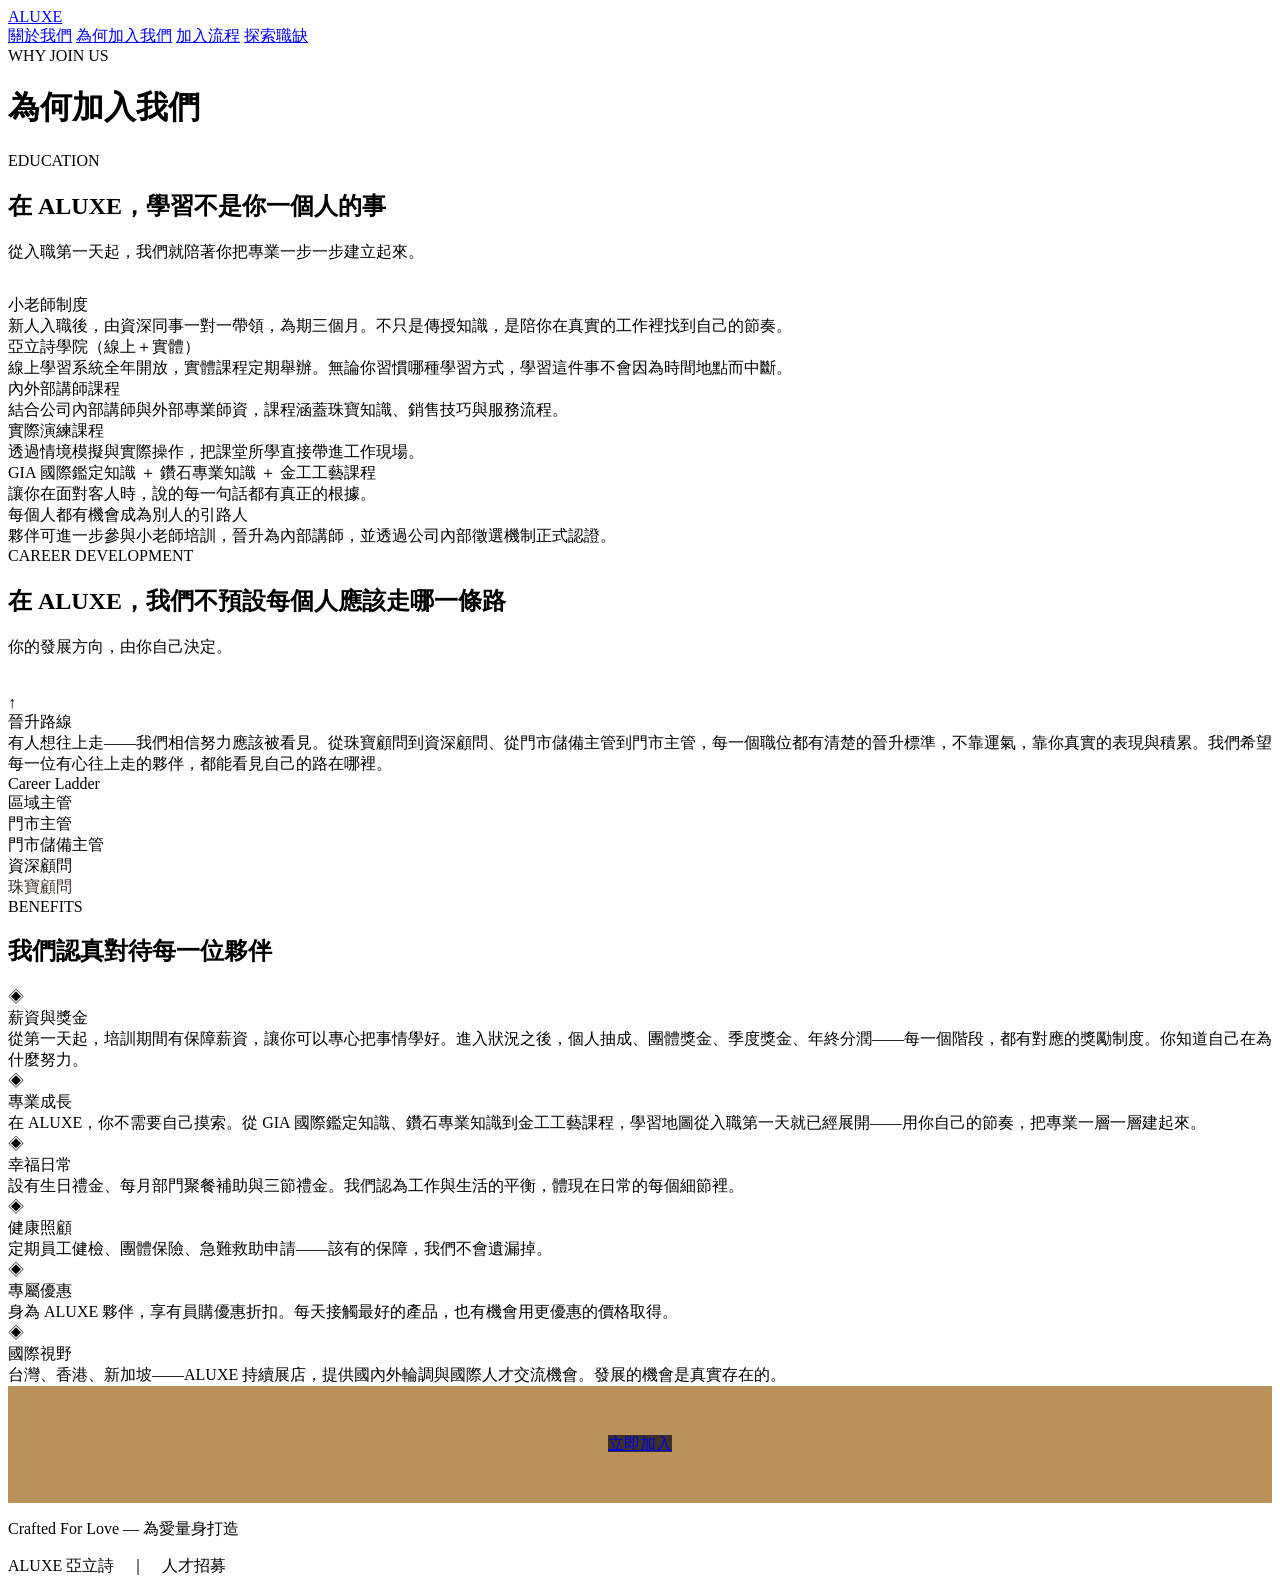
==== career.html @ 6ef48670 "Rename career_1.html to career.html" ====
<!DOCTYPE html>
<html lang="zh-TW">
<head>
<meta charset="UTF-8">
<meta name="viewport" content="width=device-width, initial-scale=1.0">
<title>為何加入我們 — ALUXE 亞立詩</title>
<link rel="stylesheet" href="shared.css">
</head>
<body>

<nav class="nav">
  <a href="index.html" class="nav-logo">ALUXE</a>
  <div class="nav-links">
    <a class="nav-link" href="https://www.aluxe.com/about/" target="_blank">關於我們</a>
    <a class="nav-link active" href="career.html">為何加入我們</a>
    <a class="nav-link" href="process.html">加入流程</a>
    <a class="nav-link" href="jobs.html">探索職缺</a>
  </div>
</nav>

<div class="page-hero">
  <div class="page-hero-bg" style="background:url('4H9A3217.jpg') center center / cover no-repeat;"></div>
  <div class="page-hero-content">
    <div class="page-hero-eyebrow">WHY JOIN US</div>
    <h1 class="page-hero-title">為何加入我們</h1>
  </div>
</div>

<!-- 教育訓練 -->
<section class="sec-cream">
  <div class="sec-inner">
    <div class="eyebrow">EDUCATION</div>
    <div class="rose-bar"></div>
    <h2 class="sec-title">在 ALUXE，學習不是你一個人的事</h2>
    <p class="sec-body" style="margin-bottom:32px;">從入職第一天起，我們就陪著你把專業一步一步建立起來。</p>
    <div class="edu-item"><div class="edu-title">小老師制度</div><div class="edu-desc">新人入職後，由資深同事一對一帶領，為期三個月。不只是傳授知識，是陪你在真實的工作裡找到自己的節奏。</div></div>
    <div class="edu-item"><div class="edu-title">亞立詩學院（線上＋實體）</div><div class="edu-desc">線上學習系統全年開放，實體課程定期舉辦。無論你習慣哪種學習方式，學習這件事不會因為時間地點而中斷。</div></div>
    <div class="edu-item"><div class="edu-title">內外部講師課程</div><div class="edu-desc">結合公司內部講師與外部專業師資，課程涵蓋珠寶知識、銷售技巧與服務流程。</div></div>
    <div class="edu-item"><div class="edu-title">實際演練課程</div><div class="edu-desc">透過情境模擬與實際操作，把課堂所學直接帶進工作現場。</div></div>
    <div class="edu-item"><div class="edu-title">GIA 國際鑑定知識 ＋ 鑽石專業知識 ＋ 金工工藝課程</div><div class="edu-desc">讓你在面對客人時，說的每一句話都有真正的根據。</div></div>
    <div class="edu-item"><div class="edu-title">每個人都有機會成為別人的引路人</div><div class="edu-desc">夥伴可進一步參與小老師培訓，晉升為內部講師，並透過公司內部徵選機制正式認證。</div></div>
  </div>
</section>

<div class="warm-divider"></div>

<!-- 職涯發展 -->
<section class="sec-white">
  <div class="sec-inner">
    <div class="eyebrow">CAREER DEVELOPMENT</div>
    <div class="rose-bar"></div>
    <h2 class="sec-title">在 ALUXE，我們不預設每個人應該走哪一條路</h2>
    <p class="sec-body" style="margin-bottom:36px;">你的發展方向，由你自己決定。</p>
    <div class="career-grid" style="grid-template-columns:1fr;">
      <div class="career-card">
        <div class="career-icon">↑</div>
        <div class="career-title">晉升路線</div>
        <div class="career-desc">有人想往上走——我們相信努力應該被看見。從珠寶顧問到資深顧問、從門市儲備主管到門市主管，每一個職位都有清楚的晉升標準，不靠運氣，靠你真實的表現與積累。我們希望每一位有心往上走的夥伴，都能看見自己的路在哪裡。</div>
        <div class="ladder">
          <div class="ladder-label">Career Ladder</div>
          <div class="l-item"><div class="l-dot"></div><div class="l-text">區域主管</div></div>
          <div class="l-item"><div class="l-line"></div></div>
          <div class="l-item"><div class="l-dot"></div><div class="l-text">門市主管</div></div>
          <div class="l-item"><div class="l-line"></div></div>
          <div class="l-item"><div class="l-dot"></div><div class="l-text">門市儲備主管</div></div>
          <div class="l-item"><div class="l-line"></div></div>
          <div class="l-item"><div class="l-dot"></div><div class="l-text">資深顧問</div></div>
          <div class="l-item"><div class="l-line"></div></div>
          <div class="l-item"><div class="l-dot base"></div><div class="l-text" style="color:#3C3027;">珠寶顧問</div></div>
        </div>
      </div>
    </div>
  </div>
</section>

<div class="warm-divider"></div>

<!-- 員工福利 -->
<section class="sec-rose">
  <div class="sec-inner">
    <div class="eyebrow">BENEFITS</div>
    <div class="rose-bar"></div>
    <h2 class="sec-title">我們認真對待每一位夥伴</h2>
    <div class="benefits-grid">
      <div class="benefit-card"><div class="b-icon">◈</div><div class="b-title">薪資與獎金</div><div class="b-desc">從第一天起，培訓期間有保障薪資，讓你可以專心把事情學好。進入狀況之後，個人抽成、團體獎金、季度獎金、年終分潤——每一個階段，都有對應的獎勵制度。你知道自己在為什麼努力。</div></div>
      <div class="benefit-card"><div class="b-icon">◈</div><div class="b-title">專業成長</div><div class="b-desc">在 ALUXE，你不需要自己摸索。從 GIA 國際鑑定知識、鑽石專業知識到金工工藝課程，學習地圖從入職第一天就已經展開——用你自己的節奏，把專業一層一層建起來。</div></div>
      <div class="benefit-card"><div class="b-icon">◈</div><div class="b-title">幸福日常</div><div class="b-desc">設有生日禮金、每月部門聚餐補助與三節禮金。我們認為工作與生活的平衡，體現在日常的每個細節裡。</div></div>
      <div class="benefit-card"><div class="b-icon">◈</div><div class="b-title">健康照顧</div><div class="b-desc">定期員工健檢、團體保險、急難救助申請——該有的保障，我們不會遺漏掉。</div></div>
      <div class="benefit-card"><div class="b-icon">◈</div><div class="b-title">專屬優惠</div><div class="b-desc">身為 ALUXE 夥伴，享有員購優惠折扣。每天接觸最好的產品，也有機會用更優惠的價格取得。</div></div>
      <div class="benefit-card"><div class="b-icon">◈</div><div class="b-title">國際視野</div><div class="b-desc">台灣、香港、新加坡——ALUXE 持續展店，提供國內外輪調與國際人才交流機會。發展的機會是真實存在的。</div></div>
    </div>
  </div>
</section>

<section style="background:#B8925A; padding:48px; text-align:center;">
  <a href="https://www.104.com.tw/company/1a2x6bidx6#info06" target="_blank" class="btn-warm" style="background:#3C3027;">立即加入</a>
</section>

<footer class="footer">
  <p class="footer-slogan">Crafted For Love — 為愛量身打造</p>
  <p class="footer-note">ALUXE 亞立詩　｜　人才招募</p>
</footer>

</body>
</html>
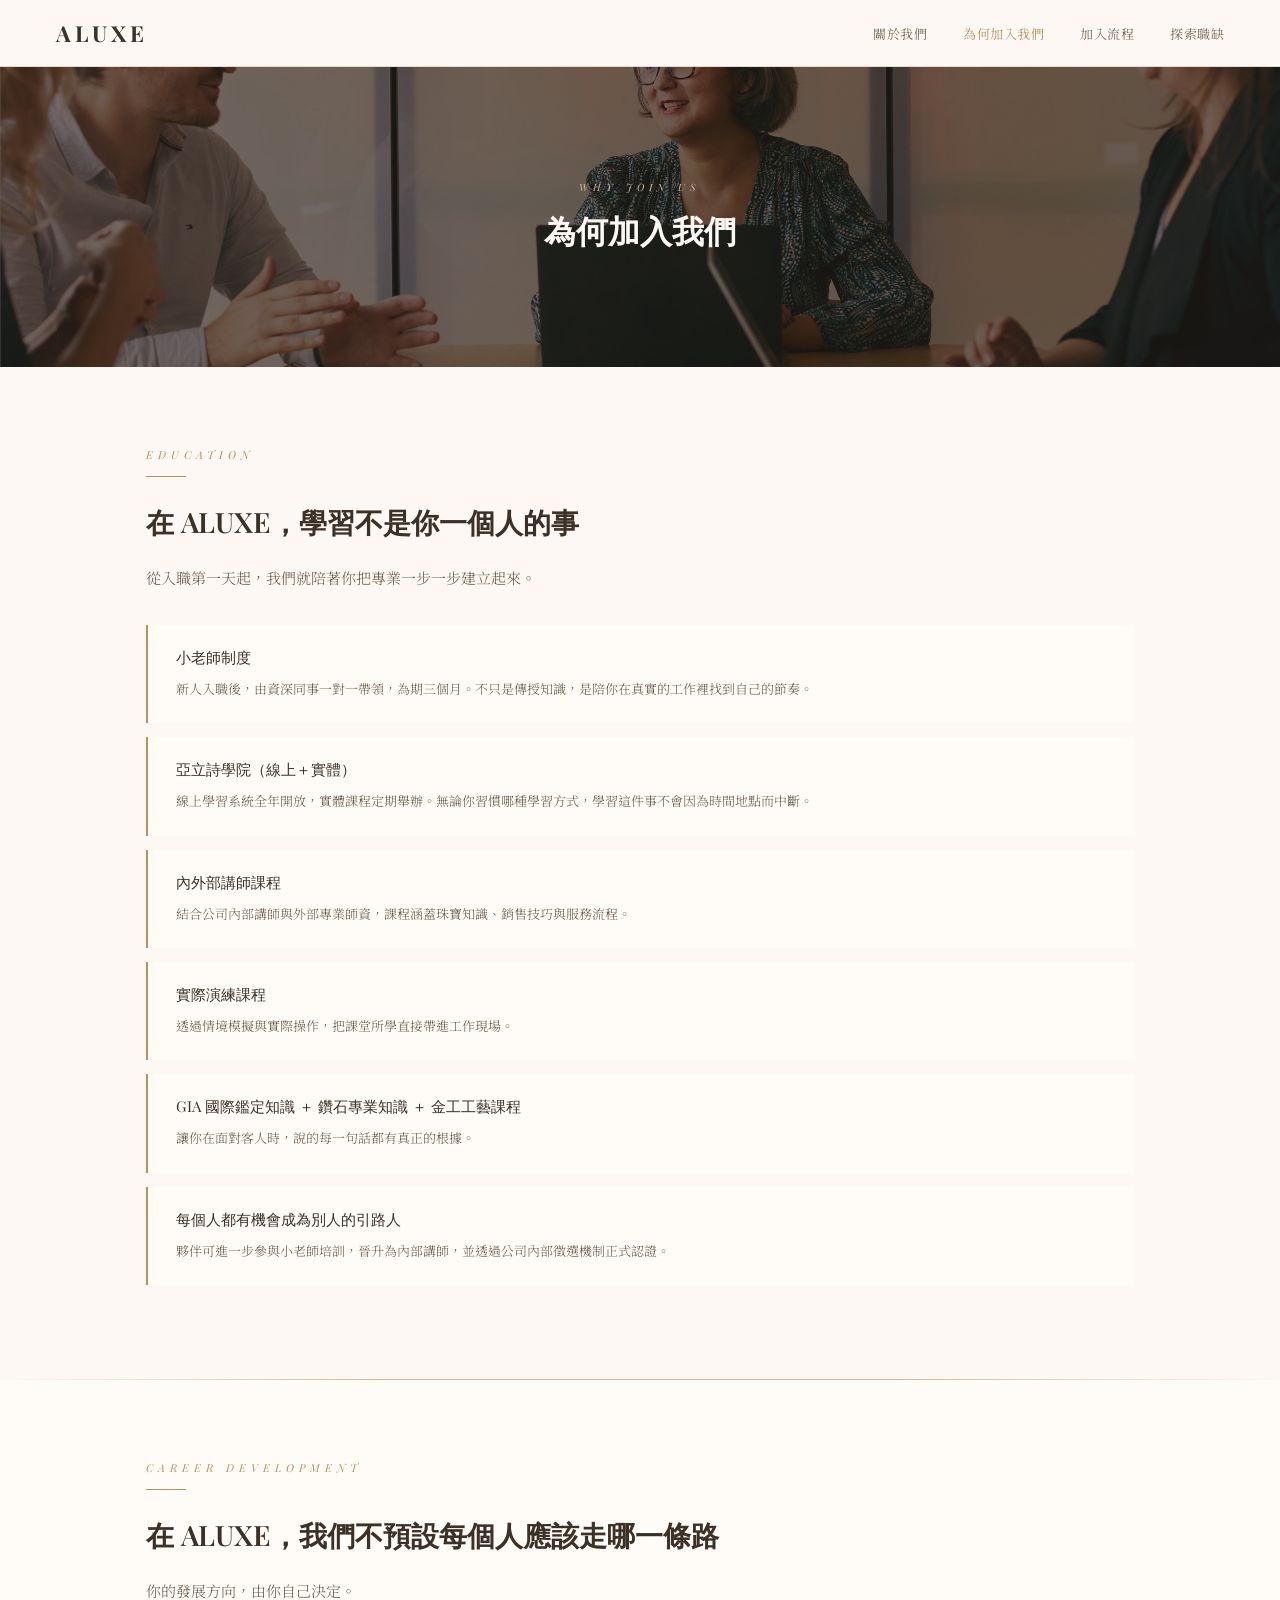
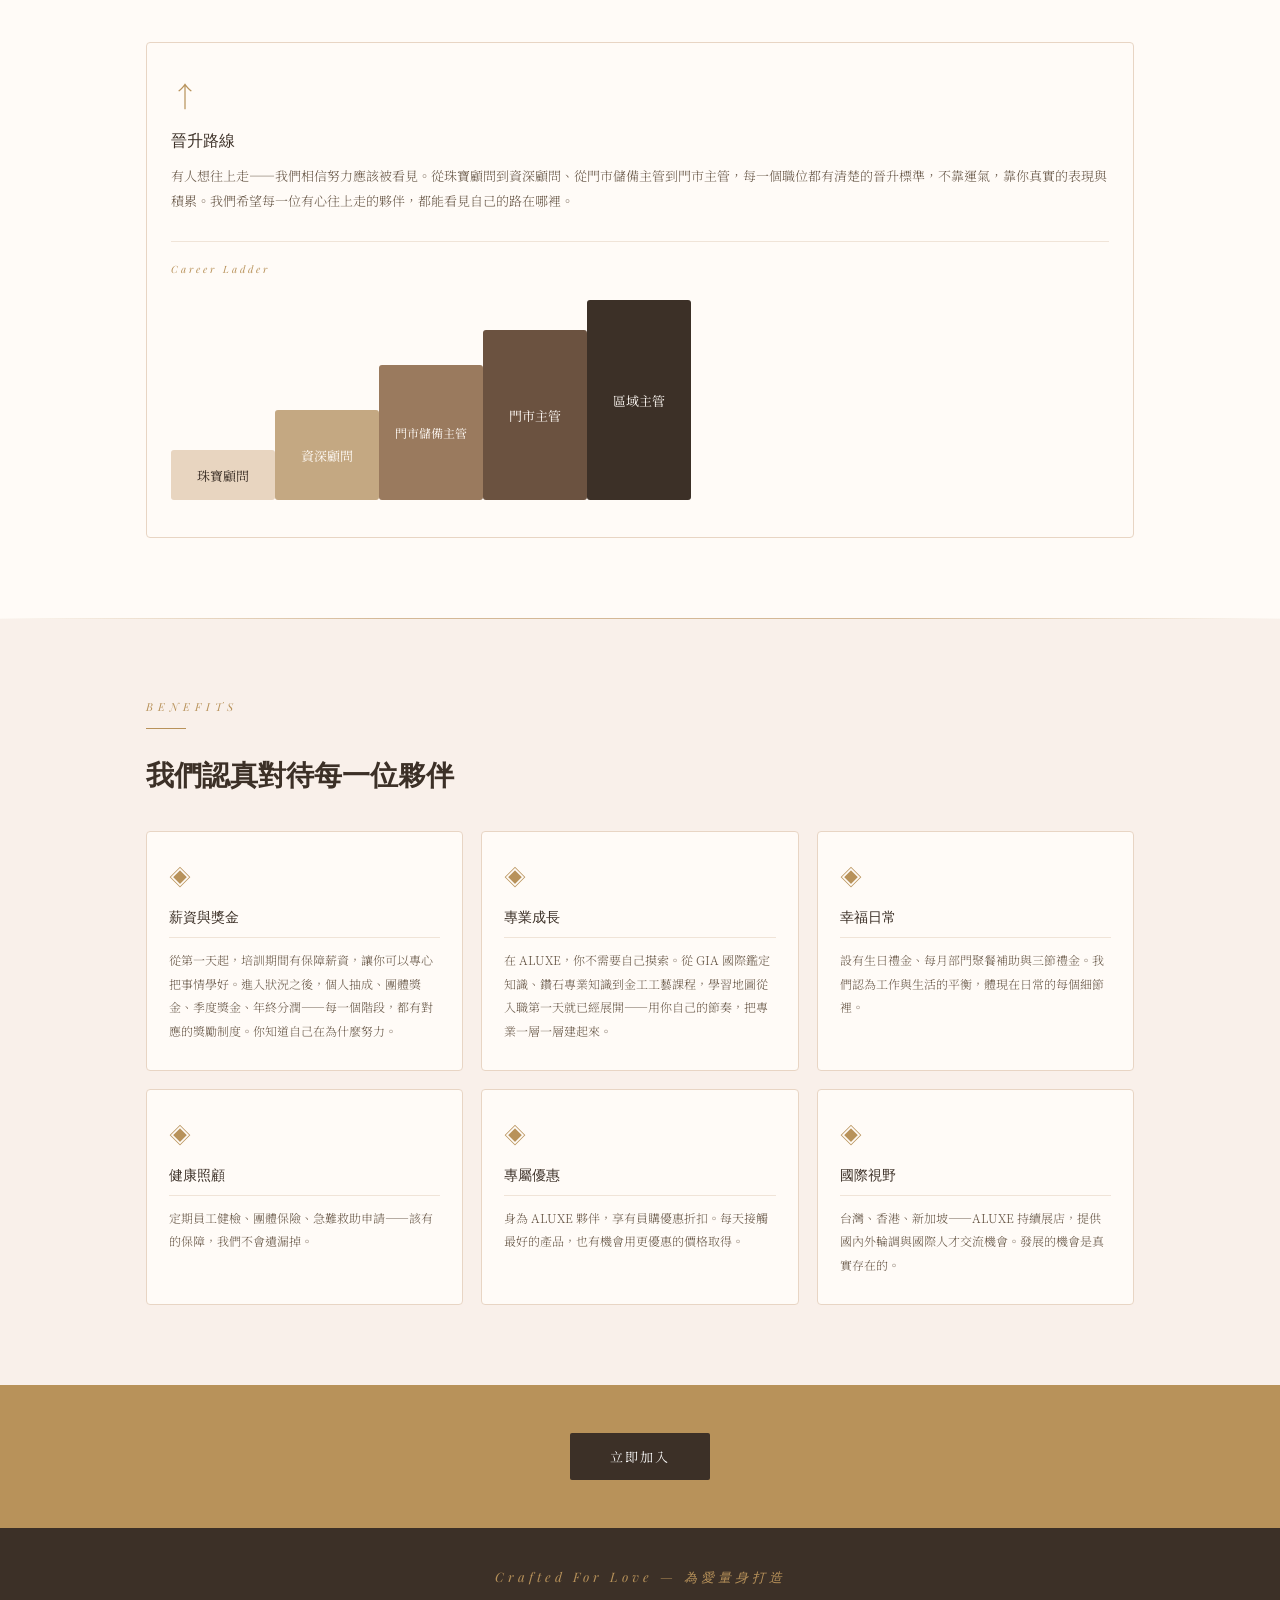
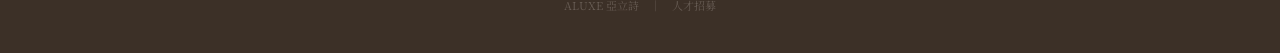
==== commit 1ab629c2: "Rename career_3.html to career.html" ====
--- a/career.html
+++ b/career.html
@@ -19,7 +19,7 @@
 </nav>
 
 <div class="page-hero">
-  <div class="page-hero-bg" style="background:url('4H9A3217.jpg') center center / cover no-repeat;"></div>
+  <div class="page-hero-bg" style="background:url('career_banner.avif') center center / cover no-repeat;"></div>
   <div class="page-hero-content">
     <div class="page-hero-eyebrow">WHY JOIN US</div>
     <h1 class="page-hero-title">為何加入我們</h1>
@@ -56,17 +56,20 @@
         <div class="career-icon">↑</div>
         <div class="career-title">晉升路線</div>
         <div class="career-desc">有人想往上走——我們相信努力應該被看見。從珠寶顧問到資深顧問、從門市儲備主管到門市主管，每一個職位都有清楚的晉升標準，不靠運氣，靠你真實的表現與積累。我們希望每一位有心往上走的夥伴，都能看見自己的路在哪裡。</div>
-        <div class="ladder">
-          <div class="ladder-label">Career Ladder</div>
-          <div class="l-item"><div class="l-dot"></div><div class="l-text">區域主管</div></div>
-          <div class="l-item"><div class="l-line"></div></div>
-          <div class="l-item"><div class="l-dot"></div><div class="l-text">門市主管</div></div>
-          <div class="l-item"><div class="l-line"></div></div>
-          <div class="l-item"><div class="l-dot"></div><div class="l-text">門市儲備主管</div></div>
-          <div class="l-item"><div class="l-line"></div></div>
-          <div class="l-item"><div class="l-dot"></div><div class="l-text">資深顧問</div></div>
-          <div class="l-item"><div class="l-line"></div></div>
-          <div class="l-item"><div class="l-dot base"></div><div class="l-text" style="color:#3C3027;">珠寶顧問</div></div>
+        <div style="margin-top:28px; padding-top:20px; border-top:1px solid #F0E4D8;">
+          <div style="font-family:'Playfair Display',serif; font-size:10px; color:#B8925A; letter-spacing:3px; margin-bottom:24px; font-style:italic;">Career Ladder</div>
+          <svg viewBox="0 0 520 200" xmlns="http://www.w3.org/2000/svg" style="width:100%; max-width:520px;">
+            <rect x="0" y="150" width="104" height="50" fill="#E8D5C0" rx="3"/>
+            <text x="52" y="181" text-anchor="middle" font-family="Noto Serif TC,serif" font-size="13" fill="#3C3027">珠寶顧問</text>
+            <rect x="104" y="110" width="104" height="90" fill="#C4A882" rx="3"/>
+            <text x="156" y="161" text-anchor="middle" font-family="Noto Serif TC,serif" font-size="13" fill="#FDF8F3">資深顧問</text>
+            <rect x="208" y="65" width="104" height="135" fill="#9A7A5E" rx="3"/>
+            <text x="260" y="138" text-anchor="middle" font-family="Noto Serif TC,serif" font-size="12" fill="#FDF8F3">門市儲備主管</text>
+            <rect x="312" y="30" width="104" height="170" fill="#6B5240" rx="3"/>
+            <text x="364" y="121" text-anchor="middle" font-family="Noto Serif TC,serif" font-size="13" fill="#FDF8F3">門市主管</text>
+            <rect x="416" y="0" width="104" height="200" fill="#3C3027" rx="3"/>
+            <text x="468" y="106" text-anchor="middle" font-family="Noto Serif TC,serif" font-size="13" fill="#FDF8F3">區域主管</text>
+          </svg>
         </div>
       </div>
     </div>
--- a/shared.css
+++ b/shared.css
@@ -0,0 +1,150 @@
+@import url('https://fonts.googleapis.com/css2?family=Playfair+Display:ital,wght@0,400;0,600;0,700;1,400&family=Noto+Serif+TC:wght@300;400;500&display=swap');
+
+* { box-sizing: border-box; margin: 0; padding: 0; }
+body { font-family: "Noto Serif TC", "Georgia", serif; background: #FDF8F3; color: #3C3027; }
+
+/* NAV */
+.nav { background: rgba(253,248,243,0.96); padding: 18px 56px; display: flex; align-items: center; justify-content: space-between; border-bottom: 1px solid #E8D9C8; position: sticky; top: 0; z-index: 100; backdrop-filter: blur(8px); }
+.nav-logo { font-family: "Playfair Display", serif; font-size: 22px; font-weight: 700; color: #3C3027; letter-spacing: 4px; text-decoration: none; }
+.nav-links { display: flex; gap: 36px; font-size: 13px; color: #7A6A5A; }
+.nav-link { text-decoration: none; color: #7A6A5A; letter-spacing: 0.5px; transition: color 0.2s; }
+.nav-link:hover { color: #B8925A; }
+.nav-link.active { color: #B8925A; }
+
+/* BUTTONS */
+.btn-warm { background: #B8925A; color: #fff; padding: 14px 40px; font-size: 13px; font-family: "Noto Serif TC", serif; display: inline-block; letter-spacing: 2px; cursor: pointer; text-decoration: none; border: none; border-radius: 2px; transition: background 0.2s; }
+.btn-warm:hover { background: #A07848; }
+.btn-outline { border: 1.5px solid #B8925A; color: #B8925A; padding: 12px 32px; font-size: 13px; font-family: "Noto Serif TC", serif; display: inline-block; letter-spacing: 1px; cursor: pointer; text-decoration: none; background: transparent; border-radius: 2px; transition: all 0.2s; }
+.btn-outline:hover { background: #B8925A; color: #fff; }
+
+/* DIVIDERS */
+.warm-divider { height: 1px; background: linear-gradient(to right, transparent, #D4B896 30%, #D4B896 70%, transparent); }
+.rose-divider { height: 1px; background: linear-gradient(to right, transparent, #E8C5B0 30%, #E8C5B0 70%, transparent); }
+
+/* SECTION LAYOUTS */
+.sec-cream { background: #FDF8F3; }
+.sec-white { background: #FFFBF7; }
+.sec-warm { background: #F5EDE0; }
+.sec-deep { background: #3C3027; }
+.sec-rose { background: #F9F0EA; }
+.sec-inner { max-width: 1100px; margin: 0 auto; padding: 80px 56px; }
+
+.eyebrow { font-family: "Playfair Display", serif; font-size: 11px; color: #B8925A; letter-spacing: 5px; margin-bottom: 14px; text-transform: uppercase; font-style: italic; }
+.sec-title { font-family: "Playfair Display", serif; font-size: 28px; font-weight: 600; color: #3C3027; line-height: 1.5; margin-bottom: 20px; }
+.sec-title-light { font-family: "Playfair Display", serif; font-size: 28px; font-weight: 600; color: #FDF8F3; line-height: 1.5; margin-bottom: 20px; }
+.sec-body { font-size: 15px; color: #6A5A4A; line-height: 2; margin-bottom: 14px; font-weight: 300; }
+.sec-body-light { font-size: 15px; color: rgba(253,248,243,0.78); line-height: 2; margin-bottom: 14px; font-weight: 300; }
+.rose-bar { width: 40px; height: 1px; background: #B8925A; margin-bottom: 24px; }
+
+/* STATS */
+.stats-row { display: grid; grid-template-columns: repeat(4, 1fr); gap: 20px; margin-bottom: 56px; }
+.stat-card { text-align: center; padding: 28px 16px; border-bottom: 1.5px solid #D4B896; background: #FFFBF7; }
+.stat-num { font-family: "Playfair Display", serif; font-size: 32px; font-weight: 600; color: #B8925A; margin-bottom: 8px; }
+.stat-desc { font-size: 12px; color: #9A8A7A; letter-spacing: 1px; }
+
+/* TWO COL */
+.two-col { display: grid; grid-template-columns: 1fr 1fr; gap: 64px; align-items: center; }
+.img-ph { background: linear-gradient(135deg, #F0E4D8 0%, #E8D5C4 100%); border-radius: 4px; display: flex; align-items: center; justify-content: center; color: #C4A888; font-size: 12px; text-align: center; padding: 16px; font-family: "Noto Serif TC", serif; }
+
+/* MILESTONES */
+.tl-grid { display: grid; grid-template-columns: 1fr 1fr; gap: 0 64px; margin-top: 40px; }
+.tl-item { display: flex; gap: 18px; padding-bottom: 24px; }
+.tl-dot-w { display: flex; flex-direction: column; align-items: center; }
+.tl-dot { width: 10px; height: 10px; background: #B8925A; border-radius: 50%; margin-top: 5px; min-height: 10px; }
+.tl-line { width: 1px; background: #E0CCBA; flex: 1; margin-top: 4px; }
+.tl-date { font-family: "Playfair Display", serif; font-size: 11px; font-weight: 600; color: #B8925A; letter-spacing: 1px; margin-bottom: 4px; font-style: italic; }
+.tl-text { font-size: 13px; color: #6A5A4A; line-height: 1.8; font-weight: 300; }
+
+/* LOCATIONS */
+.loc-row { display: flex; gap: 16px; flex-wrap: wrap; }
+.loc-tag { background: #FFFBF7; border: 1px solid #D4B896; padding: 8px 18px; font-size: 12px; color: #6A5A4A; border-radius: 20px; font-family: "Noto Serif TC", serif; }
+
+/* CAREER CARDS */
+.career-grid { display: grid; grid-template-columns: repeat(3, 1fr); gap: 20px; margin-top: 36px; }
+.career-card { border: 1px solid #E8D5C4; padding: 32px 24px; background: #FFFBF7; border-radius: 4px; }
+.career-icon { font-size: 28px; color: #B8925A; margin-bottom: 14px; }
+.career-title { font-family: "Playfair Display", serif; font-size: 16px; color: #3C3027; margin-bottom: 12px; }
+.career-desc { font-size: 13px; color: #6A5A4A; line-height: 1.9; font-weight: 300; }
+.ladder { margin-top: 20px; padding-top: 16px; border-top: 1px solid #F0E4D8; }
+.ladder-label { font-size: 10px; color: #B8925A; letter-spacing: 2px; margin-bottom: 12px; font-family: "Playfair Display", serif; font-style: italic; }
+.l-item { display: flex; align-items: center; gap: 10px; }
+.l-dot { width: 7px; height: 7px; background: #B8925A; border-radius: 50%; min-width: 7px; }
+.l-dot.base { background: #3C3027; }
+.l-line { width: 1px; height: 16px; background: #D4B896; margin-left: 3px; }
+.l-text { font-size: 11px; color: #7A6A5A; font-weight: 400; }
+
+/* EDUCATION */
+.edu-item { background: #FFFBF7; border-left: 2px solid #B8925A; padding: 22px 28px; margin-bottom: 14px; border-radius: 0 4px 4px 0; }
+.edu-title { font-family: "Playfair Display", serif; font-size: 15px; color: #3C3027; margin-bottom: 8px; }
+.edu-desc { font-size: 13px; color: #6A5A4A; line-height: 1.95; font-weight: 300; }
+
+/* BENEFITS */
+.benefits-grid { display: grid; grid-template-columns: repeat(3, 1fr); gap: 18px; margin-top: 36px; }
+.benefit-card { background: #FFFBF7; padding: 28px 22px; border: 1px solid #E8D5C4; border-radius: 4px; }
+.b-icon { font-size: 22px; color: #B8925A; margin-bottom: 14px; }
+.b-title { font-family: "Playfair Display", serif; font-size: 14px; color: #3C3027; margin-bottom: 10px; padding-bottom: 10px; border-bottom: 1px solid #F0E4D8; }
+.b-desc { font-size: 12px; color: #6A5A4A; line-height: 1.95; font-weight: 300; }
+
+/* PROCESS STEPS */
+.steps { display: flex; gap: 0; margin-top: 40px; }
+.step { flex: 1; display: flex; flex-direction: column; align-items: center; text-align: center; position: relative; }
+.step:not(:last-child)::after { content: '·····'; position: absolute; right: -20px; top: 20px; color: #D4B896; font-size: 14px; letter-spacing: 2px; }
+.step-num { width: 52px; height: 52px; border-radius: 50%; background: transparent; border: 1.5px solid #B8925A; color: #B8925A; font-family: "Playfair Display", serif; font-size: 14px; display: flex; align-items: center; justify-content: center; margin-bottom: 14px; }
+.step-title { font-family: "Playfair Display", serif; font-size: 13px; color: #3C3027; margin-bottom: 8px; }
+.step-desc { font-size: 11px; color: #7A6A5A; line-height: 1.8; padding: 0 10px; font-weight: 300; }
+
+/* TIPS */
+.tips-box { margin-top: 48px; padding-top: 36px; border-top: 1px solid #E8D5C4; }
+.tips-title { font-family: "Playfair Display", serif; font-size: 20px; color: #3C3027; margin-bottom: 14px; }
+.tips-lead { font-size: 14px; color: #6A5A4A; line-height: 2; margin-bottom: 24px; font-weight: 300; }
+.tips-grid { display: grid; grid-template-columns: repeat(3, 1fr); gap: 14px; }
+.tip-card { background: #FFFBF7; border-left: 2px solid #B8925A; padding: 16px 18px; font-size: 12px; color: #6A5A4A; line-height: 1.9; border-radius: 0 4px 4px 0; font-weight: 300; }
+
+/* JOBS */
+.region-title { font-family: "Playfair Display", serif; font-size: 16px; color: #3C3027; padding: 14px 0; border-bottom: 1.5px solid #D4B896; margin: 28px 0 18px; font-style: italic; }
+.store-grid { display: grid; grid-template-columns: repeat(4, 1fr); gap: 14px; }
+.store-card { background: #FFFBF7; border: 1px solid #E8D5C4; padding: 18px; border-radius: 4px; }
+.store-name { font-family: "Playfair Display", serif; font-size: 13px; color: #3C3027; margin-bottom: 10px; }
+.store-btn { border: 1px solid #B8925A; color: #B8925A; padding: 7px 14px; font-size: 11px; display: inline-block; letter-spacing: 1px; text-decoration: none; border-radius: 2px; font-family: "Noto Serif TC", serif; transition: all 0.2s; }
+.store-btn:hover { background: #B8925A; color: #fff; }
+
+/* PILLARS */
+.pillar-grid { display: grid; grid-template-columns: repeat(3, 1fr); gap: 18px; margin-top: 36px; }
+.pillar-card { border: 1px solid rgba(184,146,90,0.3); padding: 36px 24px; text-align: center; border-radius: 4px; }
+.p-en { font-family: "Playfair Display", serif; font-size: 10px; color: #B8925A; letter-spacing: 4px; margin-bottom: 10px; font-style: italic; }
+.p-zh { font-family: "Playfair Display", serif; font-size: 22px; color: #FDF8F3; margin-bottom: 16px; }
+.p-desc { font-size: 12px; color: rgba(253,248,243,0.65); line-height: 1.95; font-weight: 300; }
+
+/* FOOTER */
+.footer { background: #3C3027; padding: 40px 56px; text-align: center; }
+.footer-slogan { font-family: "Playfair Display", serif; color: #B8925A; font-size: 13px; letter-spacing: 4px; margin-bottom: 10px; font-style: italic; }
+.footer-note { color: rgba(253,248,243,0.22); font-size: 11px; font-family: "Noto Serif TC", serif; }
+
+/* PAGE HERO */
+.page-hero { padding: 72px 56px; text-align: center; position: relative; overflow: hidden; min-height: 300px; display: flex; flex-direction: column; align-items: center; justify-content: center; }
+.page-hero::before { content: ''; position: absolute; inset: 0; background: rgba(40,28,18,0.62); z-index: 1; }
+.page-hero-bg { position: absolute; inset: 0; }
+.page-hero-content { position: relative; z-index: 2; }
+.page-hero-eyebrow { font-family: "Playfair Display", serif; color: #D4B896; font-size: 10px; letter-spacing: 5px; margin-bottom: 14px; font-style: italic; }
+.page-hero-title { font-family: "Playfair Display", serif; color: #FDF8F3; font-size: 32px; font-weight: 600; }
+
+/* VISION */
+.vision-strip { background: #FFFBF7; border-top: 1.5px solid #D4B896; border-bottom: 1.5px solid #D4B896; padding: 48px 56px; text-align: center; }
+.vision-text { font-family: "Playfair Display", serif; font-size: 20px; color: #3C3027; line-height: 1.9; max-width: 640px; margin: 0 auto; font-style: italic; font-weight: 400; }
+
+/* CTA BLOCK */
+.cta-block { position: relative; overflow: hidden; text-align: center; }
+.cta-block::before { content: ''; position: absolute; inset: 0; background: rgba(40,28,18,0.75); z-index: 1; }
+.cta-inner { position: relative; z-index: 2; }
+
+@media (max-width: 768px) {
+  .stats-row, .two-col, .career-grid, .benefits-grid, .pillar-grid, .tl-grid { grid-template-columns: 1fr; }
+  .steps { flex-direction: column; gap: 24px; }
+  .step:not(:last-child)::after { display: none; }
+  .store-grid { grid-template-columns: repeat(2, 1fr); }
+  .sec-inner { padding: 56px 24px; }
+  .nav { padding: 16px 24px; }
+  .nav-links { display: none; }
+  .tips-grid { grid-template-columns: 1fr; }
+  .page-hero { padding: 56px 24px; }
+}
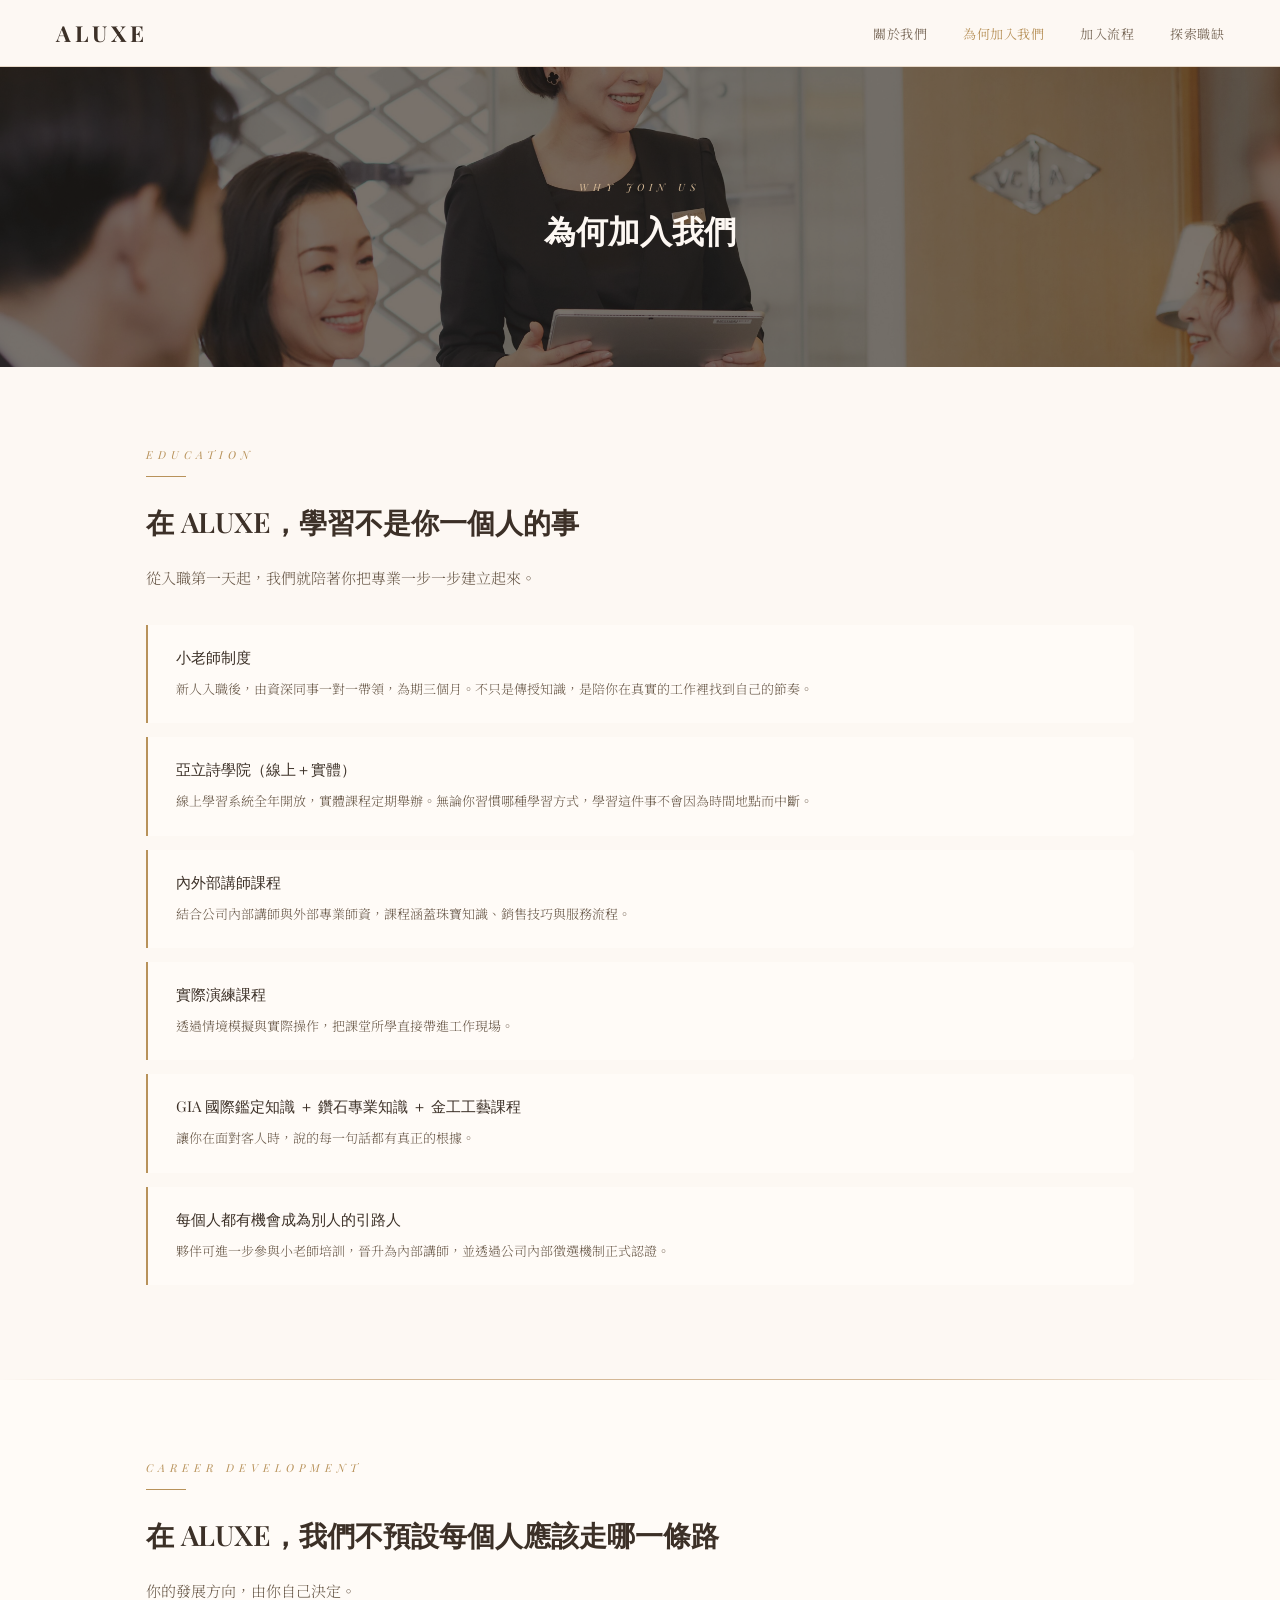
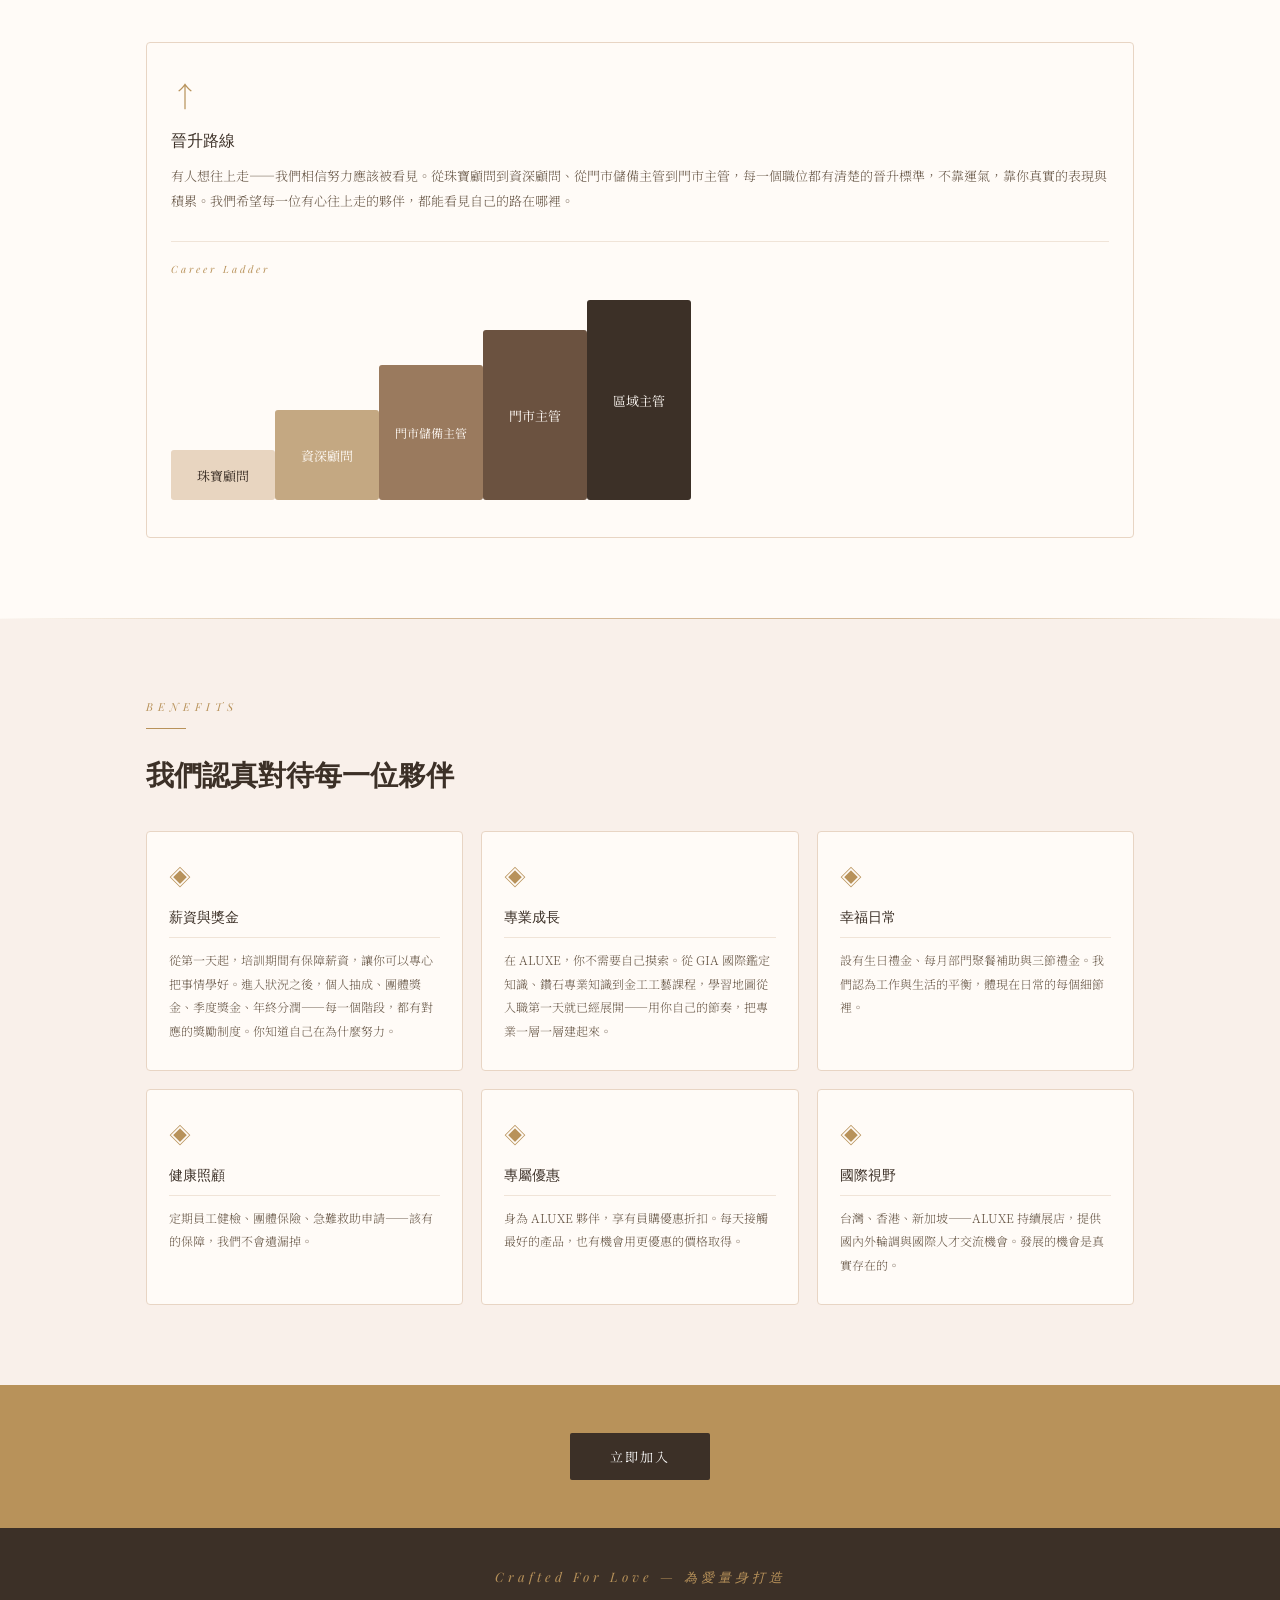
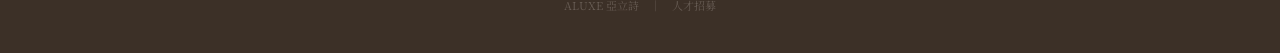
==== commit 87751358: "Rename career_4.html to career.html" ====
--- a/career.html
+++ b/career.html
@@ -19,7 +19,7 @@
 </nav>
 
 <div class="page-hero">
-  <div class="page-hero-bg" style="background:url('career_banner.avif') center center / cover no-repeat;"></div>
+  <div class="page-hero-bg" style="background:url('career_banner.jpg') center center / cover no-repeat;"></div>
   <div class="page-hero-content">
     <div class="page-hero-eyebrow">WHY JOIN US</div>
     <h1 class="page-hero-title">為何加入我們</h1>
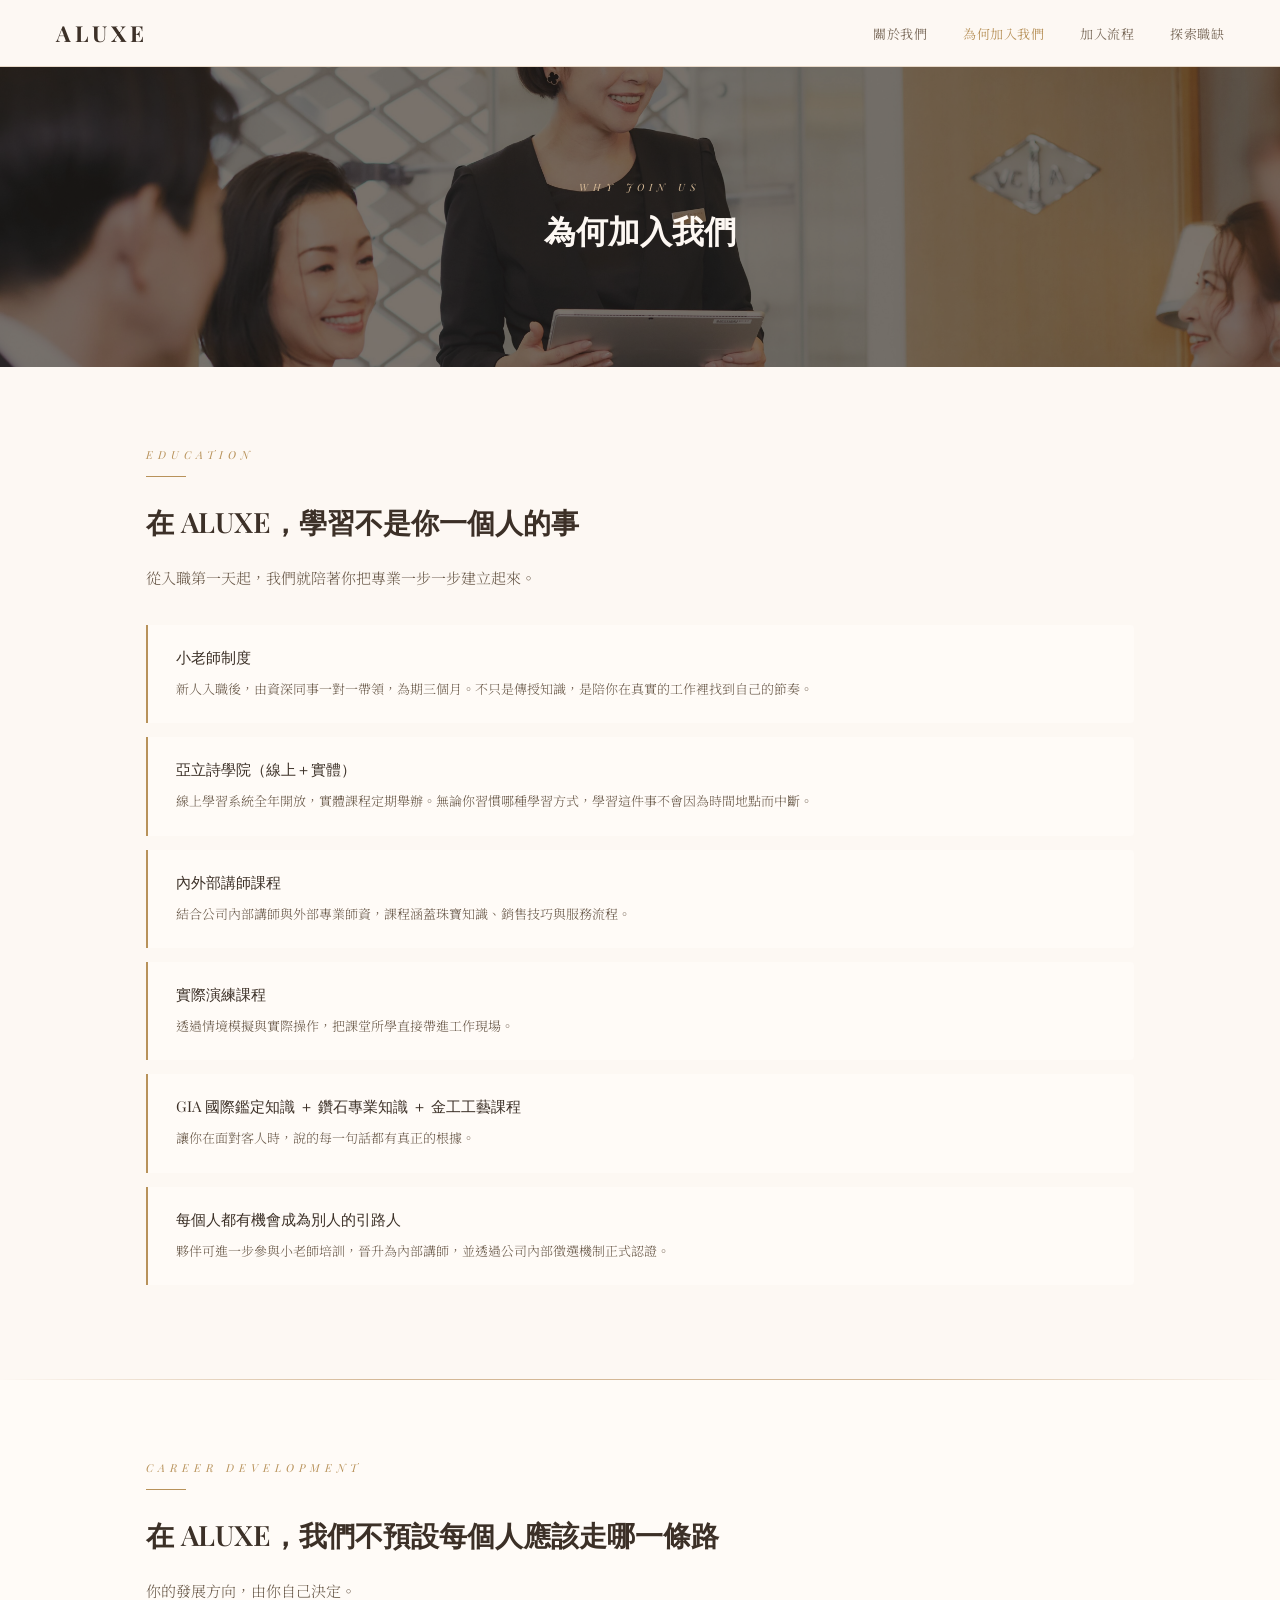
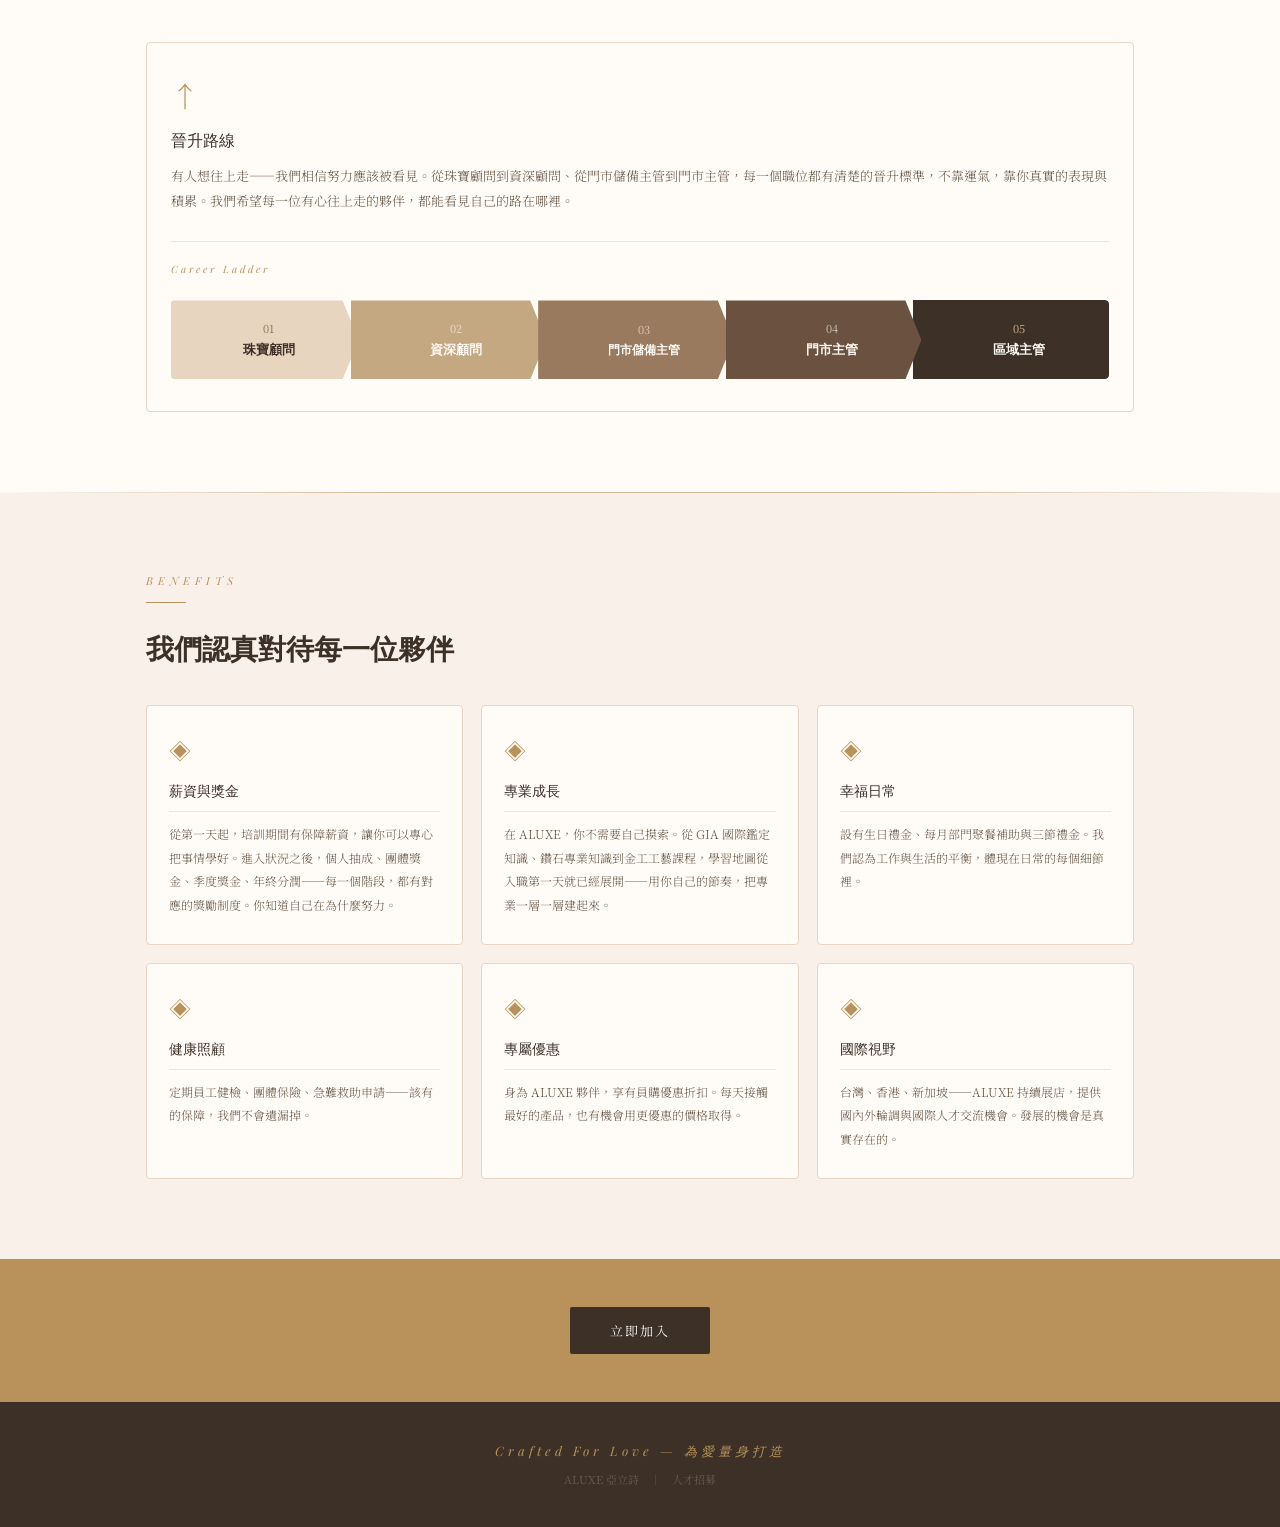
==== commit df823fda: "Rename career_5.html to career.html" ====
--- a/career.html
+++ b/career.html
@@ -58,18 +58,28 @@
         <div class="career-desc">有人想往上走——我們相信努力應該被看見。從珠寶顧問到資深顧問、從門市儲備主管到門市主管，每一個職位都有清楚的晉升標準，不靠運氣，靠你真實的表現與積累。我們希望每一位有心往上走的夥伴，都能看見自己的路在哪裡。</div>
         <div style="margin-top:28px; padding-top:20px; border-top:1px solid #F0E4D8;">
           <div style="font-family:'Playfair Display',serif; font-size:10px; color:#B8925A; letter-spacing:3px; margin-bottom:24px; font-style:italic;">Career Ladder</div>
-          <svg viewBox="0 0 520 200" xmlns="http://www.w3.org/2000/svg" style="width:100%; max-width:520px;">
-            <rect x="0" y="150" width="104" height="50" fill="#E8D5C0" rx="3"/>
-            <text x="52" y="181" text-anchor="middle" font-family="Noto Serif TC,serif" font-size="13" fill="#3C3027">珠寶顧問</text>
-            <rect x="104" y="110" width="104" height="90" fill="#C4A882" rx="3"/>
-            <text x="156" y="161" text-anchor="middle" font-family="Noto Serif TC,serif" font-size="13" fill="#FDF8F3">資深顧問</text>
-            <rect x="208" y="65" width="104" height="135" fill="#9A7A5E" rx="3"/>
-            <text x="260" y="138" text-anchor="middle" font-family="Noto Serif TC,serif" font-size="12" fill="#FDF8F3">門市儲備主管</text>
-            <rect x="312" y="30" width="104" height="170" fill="#6B5240" rx="3"/>
-            <text x="364" y="121" text-anchor="middle" font-family="Noto Serif TC,serif" font-size="13" fill="#FDF8F3">門市主管</text>
-            <rect x="416" y="0" width="104" height="200" fill="#3C3027" rx="3"/>
-            <text x="468" y="106" text-anchor="middle" font-family="Noto Serif TC,serif" font-size="13" fill="#FDF8F3">區域主管</text>
-          </svg>
+          <div style="display:flex; align-items:stretch; width:100%; overflow:hidden; border-radius:4px;">
+            <div style="flex:1; background:#E8D5C0; padding:20px 8px 20px 16px; position:relative; clip-path:polygon(0 0, calc(100% - 16px) 0, 100% 50%, calc(100% - 16px) 100%, 0 100%); display:flex; flex-direction:column; justify-content:center; align-items:center; text-align:center;">
+              <div style="font-size:11px; color:#8A6A4A; margin-bottom:4px; font-family:'Noto Serif TC',serif;">01</div>
+              <div style="font-family:'Playfair Display',serif; font-size:13px; color:#3C3027; font-weight:600;">珠寶顧問</div>
+            </div>
+            <div style="flex:1; background:#C4A882; padding:20px 8px 20px 24px; position:relative; clip-path:polygon(0 0, calc(100% - 16px) 0, 100% 50%, calc(100% - 16px) 100%, 0 100%); margin-left:-8px; display:flex; flex-direction:column; justify-content:center; align-items:center; text-align:center;">
+              <div style="font-size:11px; color:#FDF8F3; opacity:0.7; margin-bottom:4px; font-family:'Noto Serif TC',serif;">02</div>
+              <div style="font-family:'Playfair Display',serif; font-size:13px; color:#FDF8F3; font-weight:600;">資深顧問</div>
+            </div>
+            <div style="flex:1; background:#9A7A5E; padding:20px 8px 20px 24px; position:relative; clip-path:polygon(0 0, calc(100% - 16px) 0, 100% 50%, calc(100% - 16px) 100%, 0 100%); margin-left:-8px; display:flex; flex-direction:column; justify-content:center; align-items:center; text-align:center;">
+              <div style="font-size:11px; color:#FDF8F3; opacity:0.7; margin-bottom:4px; font-family:'Noto Serif TC',serif;">03</div>
+              <div style="font-family:'Playfair Display',serif; font-size:12px; color:#FDF8F3; font-weight:600;">門市儲備主管</div>
+            </div>
+            <div style="flex:1; background:#6B5240; padding:20px 8px 20px 24px; position:relative; clip-path:polygon(0 0, calc(100% - 16px) 0, 100% 50%, calc(100% - 16px) 100%, 0 100%); margin-left:-8px; display:flex; flex-direction:column; justify-content:center; align-items:center; text-align:center;">
+              <div style="font-size:11px; color:#FDF8F3; opacity:0.7; margin-bottom:4px; font-family:'Noto Serif TC',serif;">04</div>
+              <div style="font-family:'Playfair Display',serif; font-size:13px; color:#FDF8F3; font-weight:600;">門市主管</div>
+            </div>
+            <div style="flex:1; background:#3C3027; padding:20px 8px 20px 24px; margin-left:-8px; display:flex; flex-direction:column; justify-content:center; align-items:center; text-align:center; border-radius:0 4px 4px 0;">
+              <div style="font-size:11px; color:#D4B896; margin-bottom:4px; font-family:'Noto Serif TC',serif;">05</div>
+              <div style="font-family:'Playfair Display',serif; font-size:13px; color:#FDF8F3; font-weight:600;">區域主管</div>
+            </div>
+          </div>
         </div>
       </div>
     </div>
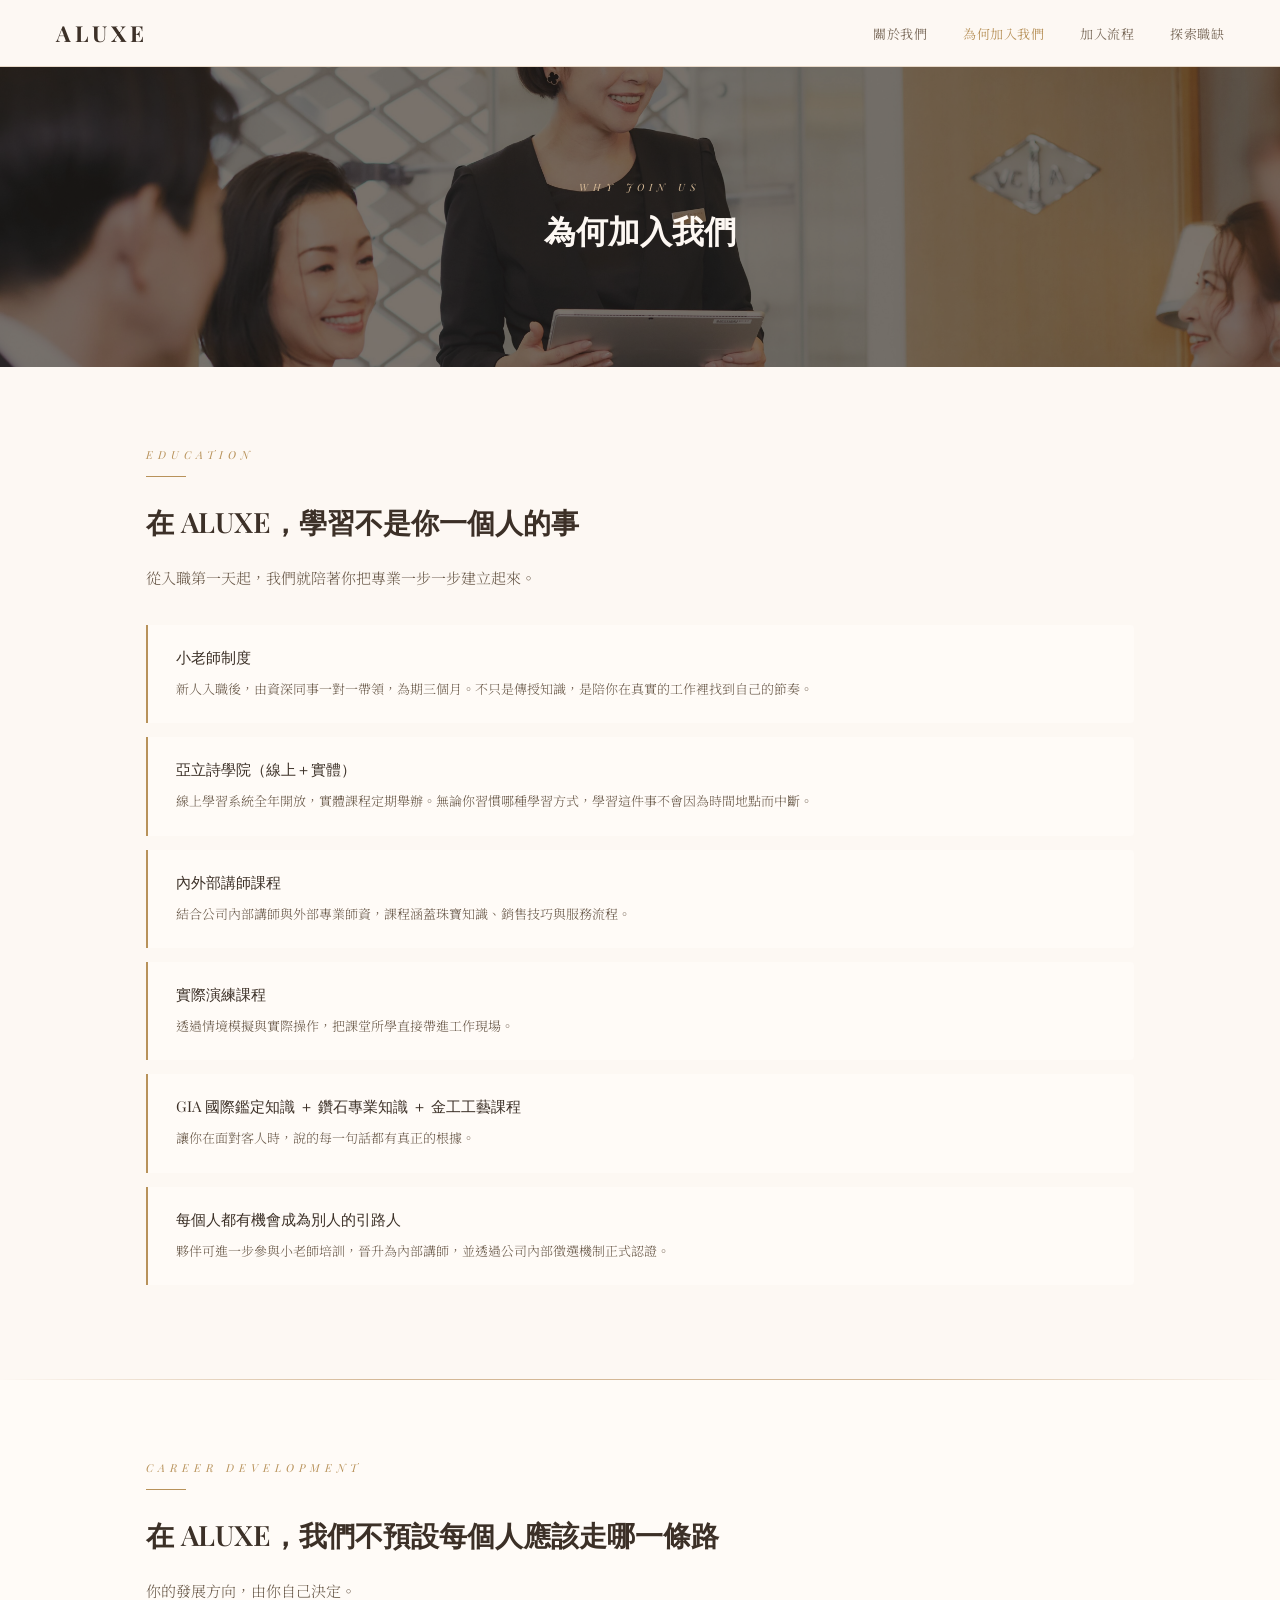
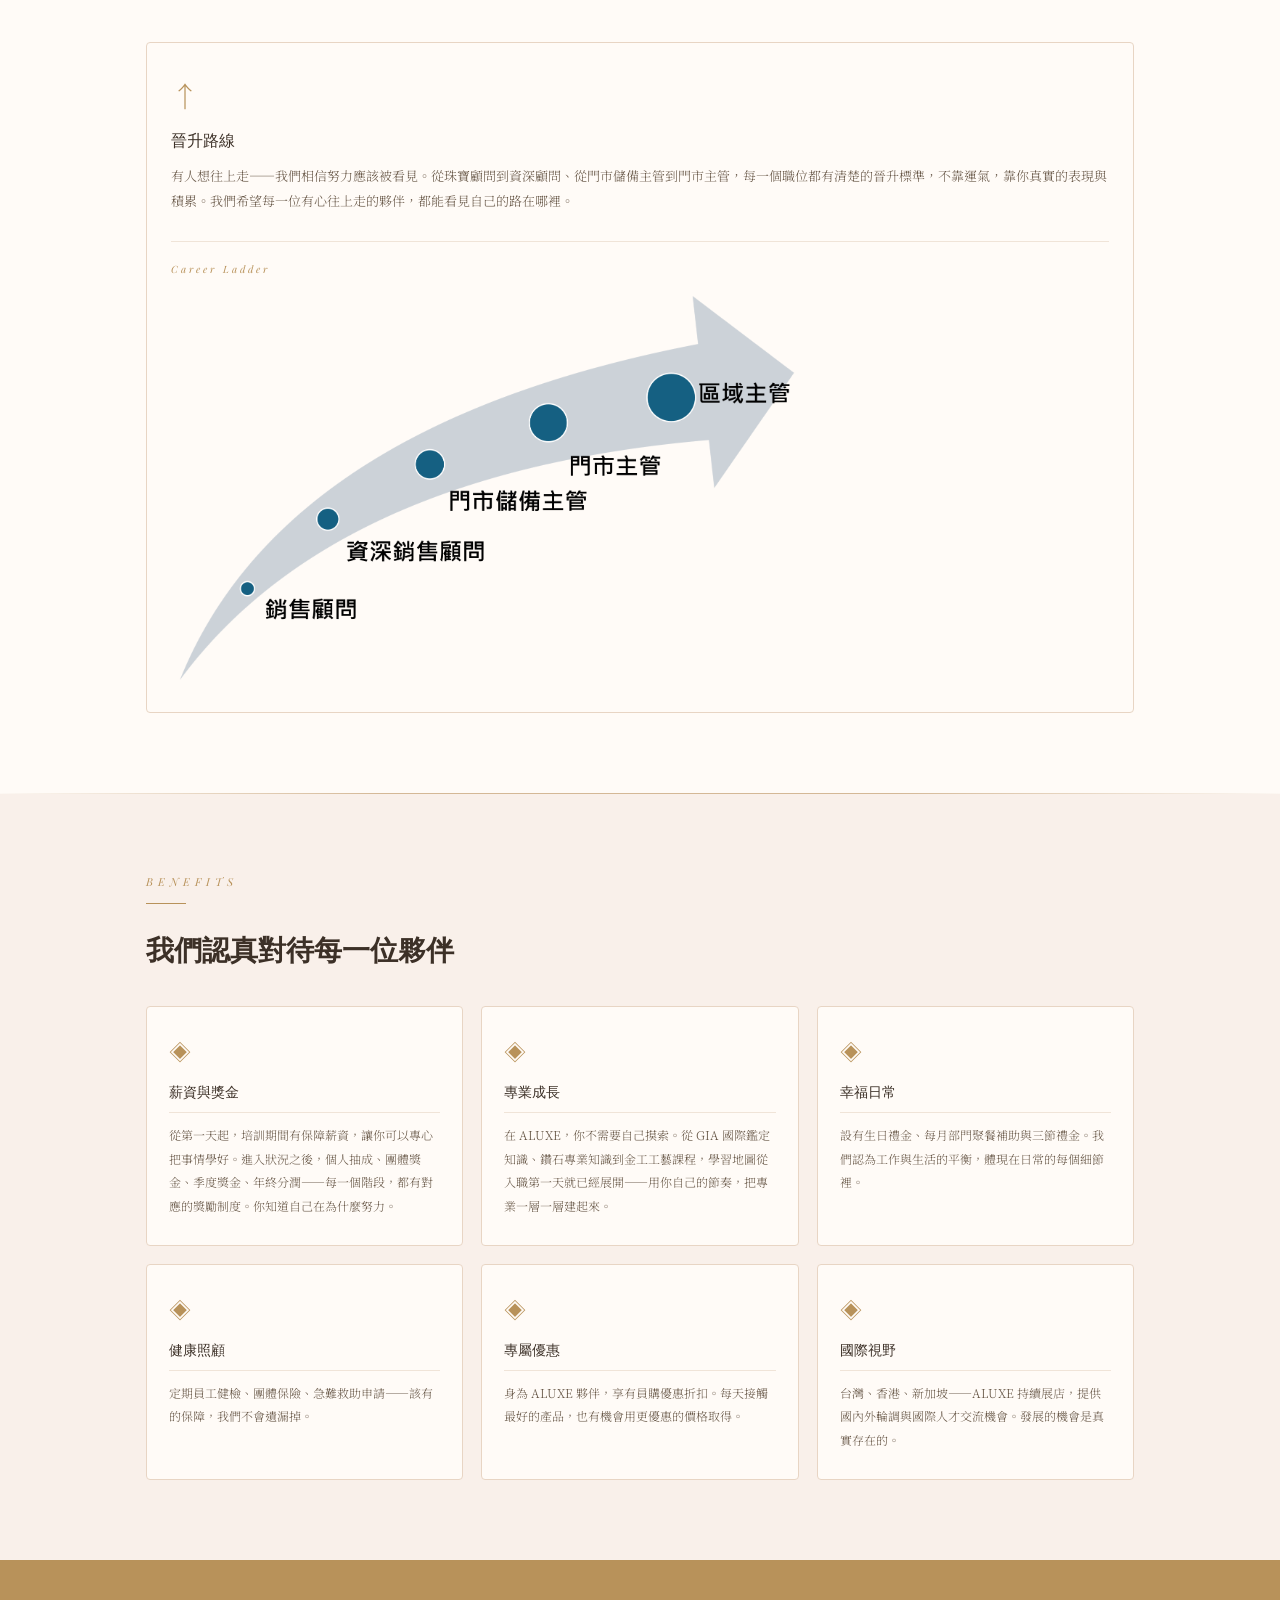
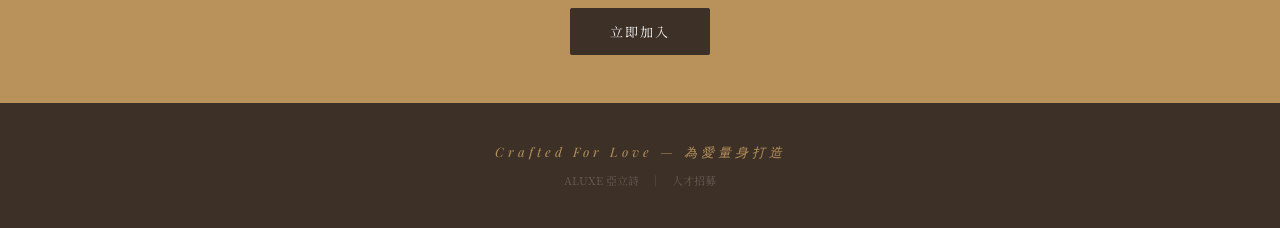
==== commit 98fae7f1: "Rename career_8.html to career.html" ====
--- a/career.html
+++ b/career.html
@@ -57,29 +57,8 @@
         <div class="career-title">晉升路線</div>
         <div class="career-desc">有人想往上走——我們相信努力應該被看見。從珠寶顧問到資深顧問、從門市儲備主管到門市主管，每一個職位都有清楚的晉升標準，不靠運氣，靠你真實的表現與積累。我們希望每一位有心往上走的夥伴，都能看見自己的路在哪裡。</div>
         <div style="margin-top:28px; padding-top:20px; border-top:1px solid #F0E4D8;">
-          <div style="font-family:'Playfair Display',serif; font-size:10px; color:#B8925A; letter-spacing:3px; margin-bottom:24px; font-style:italic;">Career Ladder</div>
-          <div style="display:flex; align-items:stretch; width:100%; overflow:hidden; border-radius:4px;">
-            <div style="flex:1; background:#E8D5C0; padding:20px 8px 20px 16px; position:relative; clip-path:polygon(0 0, calc(100% - 16px) 0, 100% 50%, calc(100% - 16px) 100%, 0 100%); display:flex; flex-direction:column; justify-content:center; align-items:center; text-align:center;">
-              <div style="font-size:11px; color:#8A6A4A; margin-bottom:4px; font-family:'Noto Serif TC',serif;">01</div>
-              <div style="font-family:'Playfair Display',serif; font-size:13px; color:#3C3027; font-weight:600;">珠寶顧問</div>
-            </div>
-            <div style="flex:1; background:#C4A882; padding:20px 8px 20px 24px; position:relative; clip-path:polygon(0 0, calc(100% - 16px) 0, 100% 50%, calc(100% - 16px) 100%, 0 100%); margin-left:-8px; display:flex; flex-direction:column; justify-content:center; align-items:center; text-align:center;">
-              <div style="font-size:11px; color:#FDF8F3; opacity:0.7; margin-bottom:4px; font-family:'Noto Serif TC',serif;">02</div>
-              <div style="font-family:'Playfair Display',serif; font-size:13px; color:#FDF8F3; font-weight:600;">資深顧問</div>
-            </div>
-            <div style="flex:1; background:#9A7A5E; padding:20px 8px 20px 24px; position:relative; clip-path:polygon(0 0, calc(100% - 16px) 0, 100% 50%, calc(100% - 16px) 100%, 0 100%); margin-left:-8px; display:flex; flex-direction:column; justify-content:center; align-items:center; text-align:center;">
-              <div style="font-size:11px; color:#FDF8F3; opacity:0.7; margin-bottom:4px; font-family:'Noto Serif TC',serif;">03</div>
-              <div style="font-family:'Playfair Display',serif; font-size:12px; color:#FDF8F3; font-weight:600;">門市儲備主管</div>
-            </div>
-            <div style="flex:1; background:#6B5240; padding:20px 8px 20px 24px; position:relative; clip-path:polygon(0 0, calc(100% - 16px) 0, 100% 50%, calc(100% - 16px) 100%, 0 100%); margin-left:-8px; display:flex; flex-direction:column; justify-content:center; align-items:center; text-align:center;">
-              <div style="font-size:11px; color:#FDF8F3; opacity:0.7; margin-bottom:4px; font-family:'Noto Serif TC',serif;">04</div>
-              <div style="font-family:'Playfair Display',serif; font-size:13px; color:#FDF8F3; font-weight:600;">門市主管</div>
-            </div>
-            <div style="flex:1; background:#3C3027; padding:20px 8px 20px 24px; margin-left:-8px; display:flex; flex-direction:column; justify-content:center; align-items:center; text-align:center; border-radius:0 4px 4px 0;">
-              <div style="font-size:11px; color:#D4B896; margin-bottom:4px; font-family:'Noto Serif TC',serif;">05</div>
-              <div style="font-family:'Playfair Display',serif; font-size:13px; color:#FDF8F3; font-weight:600;">區域主管</div>
-            </div>
-          </div>
+          <div style="font-family:'Playfair Display',serif; font-size:10px; color:#B8925A; letter-spacing:3px; margin-bottom:20px; font-style:italic;">Career Ladder</div>
+          <img src="晉升.png" alt="晉升路線" style="width:100%; max-width:640px; display:block;">
         </div>
       </div>
     </div>
